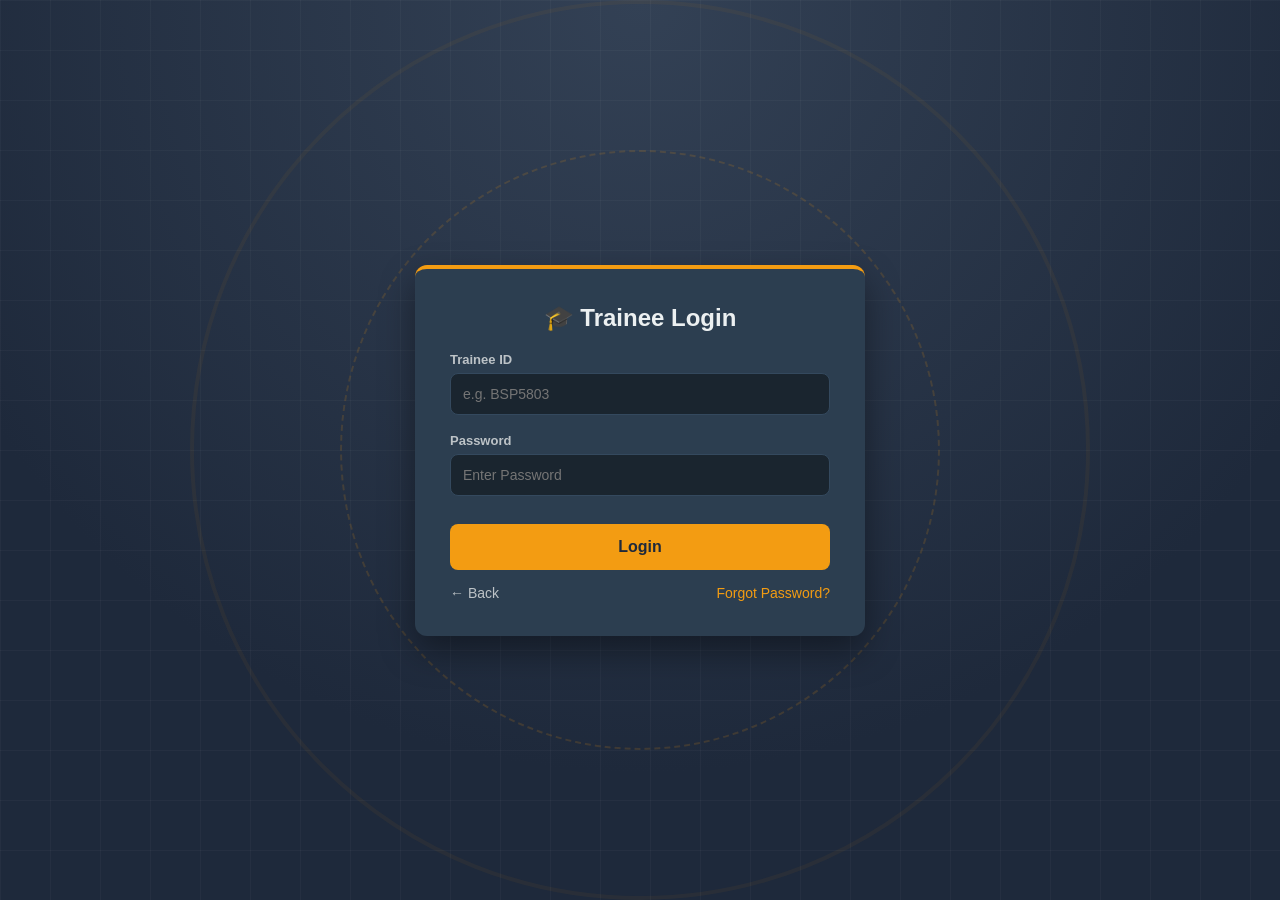
==== fronted/trainee-dashboard.html @ 5ca27b9b "Initial backend commit" ====
<!DOCTYPE html>
<html lang="en">
<head>
    <meta charset="UTF-8">
    <title>Trainee Dashboard</title>
    <link rel="stylesheet" href="style.css">
</head>
<body>
    <div class="bg-animation">
        <div class="coil coil-1"></div><div class="coil coil-2"></div>
    </div>
    <div class="dashboard-container" style="max-width: 900px;">
        <div class="top-bar">
            <h2>🎓 My Dashboard</h2>
            <button class="btn-logout" onclick="localStorage.removeItem('loggedInTrainee'); window.location.href='trainee-login.html';">Logout</button>
        </div>

        <div style="display: grid; grid-template-columns: 1fr 1fr; gap: 20px;">
            <!-- Left Side: Profile Card -->
            <div class="id-card">
                <h3 style="color: #f39c12; border-bottom: 1px solid #34495e; padding-bottom: 10px; margin-bottom: 15px;">👤 My Profile</h3>
                <div style="display: flex; justify-content: space-between; align-items: center; margin-bottom: 15px;">
                    <div>
                        <h2 id="tName" style="text-align: left; margin: 0; color: white;">Name</h2>
                        <p id="tId" style="text-align: left; margin-top: 5px; color: #bdc3c7;">ID: --</p>
                    </div>
                    <div id="tStatus" class="status-badge">Status</div>
                </div>
                <div class="info-item" style="margin-bottom: 12px;"><label>Roll Number</label><p id="tRoll">--</p></div>
                <div class="info-item" style="margin-bottom: 12px;"><label>Semester</label><p id="tSem">--</p></div>
                <div class="info-item" style="margin-bottom: 12px;"><label>Phone Number (Masked)</label><p id="tPhone">--</p></div>
                <div class="info-item"><label>Email Address (Masked)</label><p id="tEmail">--</p></div>
            </div>

            <!-- Right Side: Work Progress Card -->
            <div class="id-card" style="border-top: 5px solid #3498db;">
                <h3 style="color: #3498db; border-bottom: 1px solid #34495e; padding-bottom: 10px; margin-bottom: 15px;">📊 My Work Progress</h3>
                <div style="display: grid; grid-template-columns: 1fr 1fr; gap: 15px;">
                    <div style="background: #1a252f; padding: 15px; border-radius: 8px; border-left: 3px solid #f39c12;">
                        <label style="font-size: 11px; color: #bdc3c7; text-transform: uppercase;">Attendance</label>
                        <p id="tAttendance" style="font-size: 20px; font-weight: bold; color: #f39c12; margin-top: 5px;">--</p>
                    </div>
                    <div style="background: #1a252f; padding: 15px; border-radius: 8px; border-left: 3px solid #2ecc71;">
                        <label style="font-size: 11px; color: #bdc3c7; text-transform: uppercase;">Tasks Completed</label>
                        <p id="tTasks" style="font-size: 20px; font-weight: bold; color: #2ecc71; margin-top: 5px;">--</p>
                    </div>
                    <div style="background: #1a252f; padding: 15px; border-radius: 8px; border-left: 3px solid #9b59b6;">
                        <label style="font-size: 11px; color: #bdc3c7; text-transform: uppercase;">Current Project</label>
                        <p id="tProject" style="font-size: 16px; font-weight: bold; color: #9b59b6; margin-top: 5px;">--</p>
                    </div>
                    <div style="background: #1a252f; padding: 15px; border-radius: 8px; border-left: 3px solid #e74c3c;">
                        <label style="font-size: 11px; color: #bdc3c7; text-transform: uppercase;">Overall Progress</label>
                        <p id="tProgress" style="font-size: 20px; font-weight: bold; color: #e74c3c; margin-top: 5px;">--</p>
                    </div>
                </div>
                <div style="margin-top: 20px;">
                    <label style="font-size: 12px; color: #bdc3c7;">Overall Completion</label>
                    <div style="width: 100%; background: #1a252f; border-radius: 10px; height: 10px; margin-top: 8px; overflow: hidden;">
                        <div id="progressBar" style="height: 100%; background: linear-gradient(90deg, #f39c12, #e67e22); width: 0%; transition: width 1s ease;"></div>
                    </div>
                </div>
            </div>
        </div>
    </div>
    <script src="toast.js"></script>
    <script src="trainee-dashboard.js"></script>
</body>
</html>
---- fronted/style.css ----
* { margin: 0; padding: 0; box-sizing: border-box; font-family: 'Inter', sans-serif; }

body {
    background-color: #1e293b;
    background-image: radial-gradient(circle at 50% 0%, #334155 0%, #1e293b 70%);
    color: #ecf0f1;
    min-height: 100vh;
    width: 100%;
    display: flex;
    justify-content: center;
    align-items: center;
    overflow: hidden; 
    position: relative;
}

/* =========================================
   STEEL PLANT ANIMATION (Jo aapko chahiye)
   ========================================= */
.bg-animation {
    position: fixed; top: 0; left: 0; width: 100vw; height: 100vh;
    z-index: -1; overflow: hidden;
    background-image: 
        linear-gradient(rgba(255, 255, 255, 0.03) 1px, transparent 1px),
        linear-gradient(90deg, rgba(255, 255, 255, 0.03) 1px, transparent 1px);
    background-size: 50px 50px;
}

.coil { position: absolute; top: 50%; left: 50%; border-radius: 50%; transform: translate(-50%, -50%); }
.coil-1 { width: 600px; height: 600px; animation: spin 30s linear infinite; border: 2px dashed rgba(243, 156, 18, 0.15); }
.coil-2 { width: 900px; height: 900px; animation: spin 45s linear infinite reverse; border: 4px solid rgba(243, 156, 18, 0.05); }
.coil-3 { width: 1200px; height: 1200px; animation: spin 60s linear infinite; border: 1px solid rgba(255, 255, 255, 0.05); }
@keyframes spin { 0% { transform: translate(-50%, -50%) rotate(0deg); } 100% { transform: translate(-50%, -50%) rotate(360deg); } }

.spark { position: absolute; bottom: -20px; background: #f39c12; border-radius: 50%; box-shadow: 0 0 15px #f39c12, 0 0 30px #e67e22; animation: rise linear infinite; }
.spark:nth-child(odd) { width: 4px; height: 4px; animation-duration: 6s; }
.spark:nth-child(even) { width: 8px; height: 8px; animation-duration: 9s; background: #e67e22; }
@keyframes rise { 0% { transform: translateY(0) scale(1); opacity: 0; } 20% { opacity: 1; } 80% { opacity: 0.8; } 100% { transform: translateY(-100vh) scale(0.5); opacity: 0; } }

/* =========================================
   MAIN CONTAINER & GLASSMORPHISM (Home Page)
   ========================================= */
.home-container {
    text-align: center; max-width: 800px; padding: 40px; z-index: 10;
    background: rgba(44, 62, 80, 0.6); backdrop-filter: blur(12px);
    border-radius: 20px; border: 1px solid rgba(243, 156, 18, 0.2); box-shadow: 0 20px 50px rgba(0,0,0,0.6);
}
.home-container h1 { font-size: 42px; color: #f39c12; text-shadow: 0 0 20px rgba(243, 156, 18, 0.4); margin-bottom: 10px;}
.home-container h2 { font-size: 22px; color: #ecf0f1; margin-bottom: 15px; }
.home-container p { color: #bdc3c7; font-size: 15px; }

.login-options { display: flex; gap: 25px; justify-content: center; margin-top: 40px; flex-wrap: wrap; }
.btn-card {
    background: rgba(44, 62, 80, 0.8); padding: 30px; border-radius: 12px; width: 220px;
    text-decoration: none; color: #ecf0f1; transition: 0.3s; border: 1px solid rgba(243, 156, 18, 0.3); z-index: 10;
}
.btn-card:hover { transform: translateY(-5px); border-color: #f39c12; box-shadow: 0 15px 30px rgba(0,0,0,0.5); background: rgba(44, 62, 80, 1); }
.btn-card .icon { font-size: 45px; display: block; margin-bottom: 15px; }

/* =========================================
   COMMON FORMS (Login & Register)
   ========================================= */
.container, .card {
    background-color: #2c3e50; padding: 35px; border-radius: 12px;
    box-shadow: 0 15px 35px rgba(0,0,0,0.4); width: 100%; max-width: 450px;
    border-top: 4px solid #f39c12; z-index: 10; position: relative;
}
h2 { text-align: center; margin-bottom: 20px; }
.input-group { margin-bottom: 18px; }
.input-group label { display: block; margin-bottom: 6px; color: #bdc3c7; font-size: 13px; font-weight: 600; }
.input-group input, .input-group select {
    width: 100%; padding: 12px; border-radius: 8px; border: 1px solid #34495e; 
    background-color: #1a252f; color: #ecf0f1; font-size: 14px; outline: none; transition: 0.3s;
}
.input-group input:focus, .input-group select:focus { border-color: #f39c12; box-shadow: 0 0 10px rgba(243, 156, 18, 0.3); }
.btn { width: 100%; padding: 14px; border: none; border-radius: 8px; background-color: #f39c12; color: #1e293b; font-size: 16px; font-weight: 700; cursor: pointer; transition: 0.3s; margin-top: 10px; }
.btn:hover { background-color: #e67e22; transform: translateY(-2px); }

/* =========================================
   DASHBOARD DESIGN (Admin & Trainee)
   ========================================= */
.dashboard-container { width: 95%; max-width: 1000px; padding: 20px; z-index: 10; position: relative; }
.top-bar { 
    display: flex; justify-content: space-between; align-items: center; 
    background: #2c3e50; padding: 15px 30px; border-radius: 12px; 
    margin-bottom: 20px; box-shadow: 0 4px 15px rgba(0,0,0,0.3); border-left: 4px solid #f39c12; 
}
.top-bar h2 { margin: 0; font-size: 20px; color: #f39c12; }
.btn-logout { background: #e74c3c; color: white; padding: 8px 15px; border-radius: 6px; border: none; cursor: pointer; font-weight: 600; transition: 0.3s; }
.btn-logout:hover { background: #c0392b; }

.table-container { background: #2c3e50; border-radius: 12px; padding: 20px; box-shadow: 0 10px 30px rgba(0,0,0,0.3); }
table { width: 100%; border-collapse: collapse; margin-top: 15px; }
th { text-align: left; padding: 12px; background: #1a252f; color: #bdc3c7; font-size: 14px; font-weight: 600; }
td { padding: 12px; border-bottom: 1px solid #34495e; font-size: 14px; color: #ecf0f1; }
tr:hover { background: rgba(255,255,255,0.03); }

.action-btn { padding: 6px 12px; border: none; border-radius: 5px; cursor: pointer; font-size: 12px; margin-right: 5px; font-weight: 600; }
.btn-edit { background: #3498db; color: white; }
.btn-delete { background: #e74c3c; color: white; }

/* Status Badges */
.status-badge { padding: 4px 10px; border-radius: 12px; font-size: 12px; font-weight: bold; }
.status-approved { background: rgba(46, 204, 113, 0.2); color: #2ecc71; border: 1px solid #2ecc71; }
.status-pending { background: rgba(243, 156, 18, 0.2); color: #f39c12; border: 1px solid #f39c12; }

/* Trainee ID Card */
.id-card { background: #2c3e50; border-radius: 15px; padding: 30px; border-top: 5px solid #f39c12; box-shadow: 0 10px 30px rgba(0,0,0,0.3); }
.id-card .info-grid { display: grid; grid-template-columns: 1fr 1fr; gap: 20px; margin-top: 20px; }
.info-item label { font-size: 12px; color: #bdc3c7; text-transform: uppercase; }
.info-item p { font-size: 16px; color: #ecf0f1; font-weight: 600; margin-top: 5px; text-align: left; }

/* Toast */
.toast { position: fixed; top: 20px; right: 20px; background: #27ae60; color: white; padding: 14px 22px; border-radius: 8px; z-index: 1000; opacity: 0; transform: translateX(100px); transition: 0.3s; }
.toast.show { opacity: 1; transform: translateX(0); }
.toast.error { background: #e74c3c; }
.message-box { margin-top: 15px; padding: 12px; border-radius: 8px; text-align: center; display: none; font-size: 14px; font-weight: 600; }
.message-box.success { display: block; background: rgba(46, 204, 113, 0.15); color: #2ecc71; border: 1px solid #2ecc71; }
.message-box.error { display: block; background: rgba(231, 76, 60, 0.15); color: #e74c3c; border: 1px solid #e74c3c; }
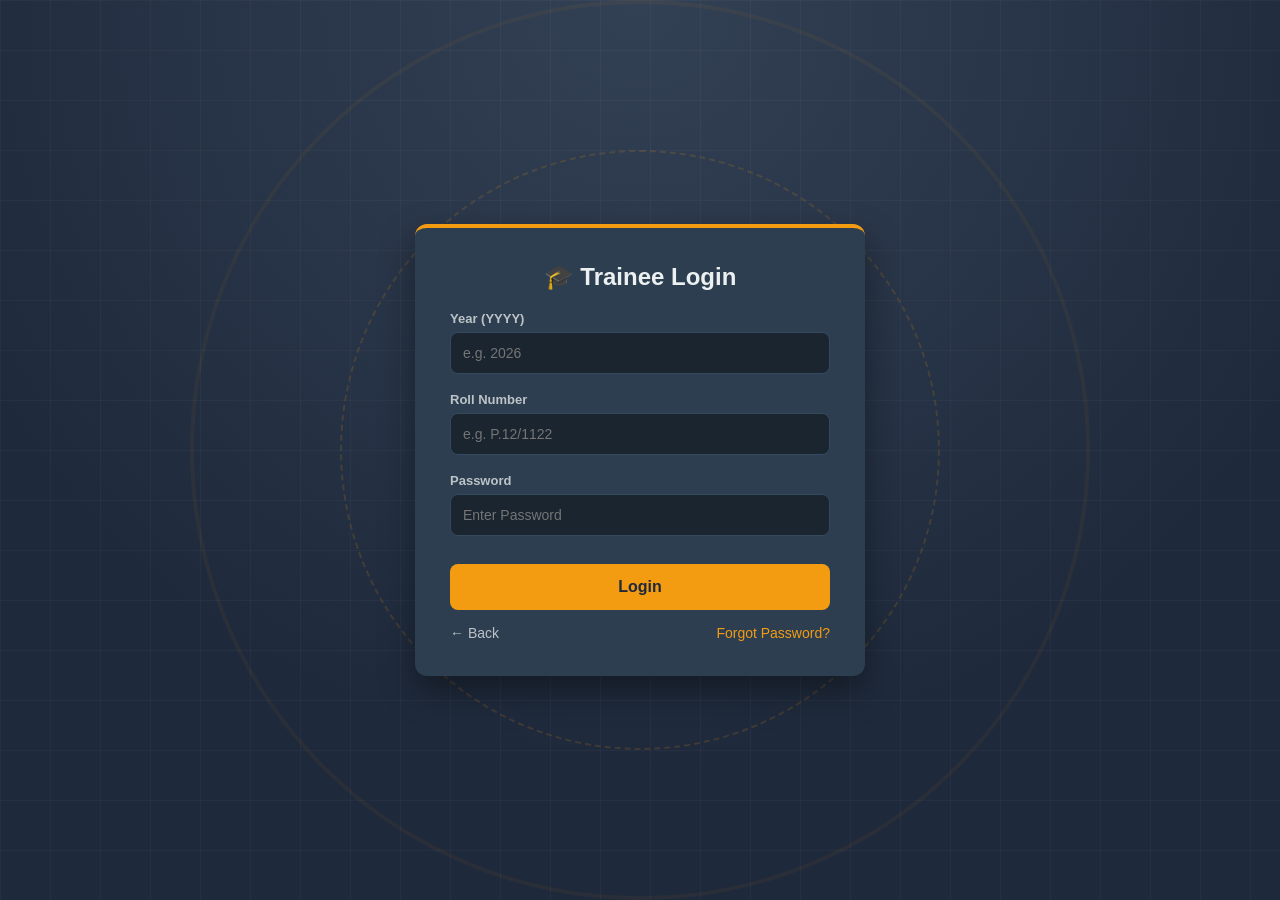
==== commit b13a1d4c: "BSP Trainee Management System - Full Project" ====
--- a/fronted/trainee-dashboard.html
+++ b/fronted/trainee-dashboard.html
@@ -16,41 +16,35 @@
         </div>
 
         <div style="display: grid; grid-template-columns: 1fr 1fr; gap: 20px;">
-            <!-- Left Side: Profile Card -->
+            <!-- Left Side: Profile -->
             <div class="id-card">
                 <h3 style="color: #f39c12; border-bottom: 1px solid #34495e; padding-bottom: 10px; margin-bottom: 15px;">👤 My Profile</h3>
                 <div style="display: flex; justify-content: space-between; align-items: center; margin-bottom: 15px;">
                     <div>
                         <h2 id="tName" style="text-align: left; margin: 0; color: white;">Name</h2>
-                        <p id="tId" style="text-align: left; margin-top: 5px; color: #bdc3c7;">ID: --</p>
+                        <p id="tId" style="text-align: left; margin-top: 5px; color: #bdc3c7;">Year/Roll: --</p>
                     </div>
                     <div id="tStatus" class="status-badge">Status</div>
                 </div>
-                <div class="info-item" style="margin-bottom: 12px;"><label>Roll Number</label><p id="tRoll">--</p></div>
-                <div class="info-item" style="margin-bottom: 12px;"><label>Semester</label><p id="tSem">--</p></div>
-                <div class="info-item" style="margin-bottom: 12px;"><label>Phone Number (Masked)</label><p id="tPhone">--</p></div>
-                <div class="info-item"><label>Email Address (Masked)</label><p id="tEmail">--</p></div>
+                <div class="info-item" style="margin-bottom: 12px;"><label>College</label><p id="tCollege">--</p></div>
+                <div class="info-item" style="margin-bottom: 12px;"><label>Project Title</label><p id="tProject">--</p></div>
+                <div class="info-item" style="margin-bottom: 12px;"><label>Training From</label><p id="tFrom">--</p></div>
+                <div class="info-item"><label>Training To</label><p id="tTo">--</p></div>
             </div>
 
-            <!-- Right Side: Work Progress Card -->
+            <!-- Right Side: Work Progress -->
             <div class="id-card" style="border-top: 5px solid #3498db;">
                 <h3 style="color: #3498db; border-bottom: 1px solid #34495e; padding-bottom: 10px; margin-bottom: 15px;">📊 My Work Progress</h3>
                 <div style="display: grid; grid-template-columns: 1fr 1fr; gap: 15px;">
+                    <!-- Attendance -->
                     <div style="background: #1a252f; padding: 15px; border-radius: 8px; border-left: 3px solid #f39c12;">
                         <label style="font-size: 11px; color: #bdc3c7; text-transform: uppercase;">Attendance</label>
-                        <p id="tAttendance" style="font-size: 20px; font-weight: bold; color: #f39c12; margin-top: 5px;">--</p>
+                        <p id="tAttendance" style="font-size: 16px; font-weight: bold; color: #f39c12; margin-top: 5px;">--</p>
                     </div>
+                    <!-- Guide Name (Tasks ki jagah) -->
                     <div style="background: #1a252f; padding: 15px; border-radius: 8px; border-left: 3px solid #2ecc71;">
-                        <label style="font-size: 11px; color: #bdc3c7; text-transform: uppercase;">Tasks Completed</label>
-                        <p id="tTasks" style="font-size: 20px; font-weight: bold; color: #2ecc71; margin-top: 5px;">--</p>
-                    </div>
-                    <div style="background: #1a252f; padding: 15px; border-radius: 8px; border-left: 3px solid #9b59b6;">
-                        <label style="font-size: 11px; color: #bdc3c7; text-transform: uppercase;">Current Project</label>
-                        <p id="tProject" style="font-size: 16px; font-weight: bold; color: #9b59b6; margin-top: 5px;">--</p>
-                    </div>
-                    <div style="background: #1a252f; padding: 15px; border-radius: 8px; border-left: 3px solid #e74c3c;">
-                        <label style="font-size: 11px; color: #bdc3c7; text-transform: uppercase;">Overall Progress</label>
-                        <p id="tProgress" style="font-size: 20px; font-weight: bold; color: #e74c3c; margin-top: 5px;">--</p>
+                        <label style="font-size: 11px; color: #bdc3c7; text-transform: uppercase;">Guide Name</label>
+                        <p id="tGuide" style="font-size: 16px; font-weight: bold; color: #2ecc71; margin-top: 5px;">--</p>
                     </div>
                 </div>
                 <div style="margin-top: 20px;">
--- a/fronted/style.css
+++ b/fronted/style.css
@@ -9,107 +9,67 @@
     display: flex;
     justify-content: center;
     align-items: center;
-    overflow: hidden; 
+    overflow-y: auto; /* Scroll Enable */
+    overflow-x: hidden;
     position: relative;
+    padding: 40px 0;
 }
 
-/* =========================================
-   STEEL PLANT ANIMATION (Jo aapko chahiye)
-   ========================================= */
+/* Background Animation */
 .bg-animation {
     position: fixed; top: 0; left: 0; width: 100vw; height: 100vh;
     z-index: -1; overflow: hidden;
-    background-image: 
-        linear-gradient(rgba(255, 255, 255, 0.03) 1px, transparent 1px),
-        linear-gradient(90deg, rgba(255, 255, 255, 0.03) 1px, transparent 1px);
+    background-image: linear-gradient(rgba(255, 255, 255, 0.03) 1px, transparent 1px), linear-gradient(90deg, rgba(255, 255, 255, 0.03) 1px, transparent 1px);
     background-size: 50px 50px;
 }
-
 .coil { position: absolute; top: 50%; left: 50%; border-radius: 50%; transform: translate(-50%, -50%); }
 .coil-1 { width: 600px; height: 600px; animation: spin 30s linear infinite; border: 2px dashed rgba(243, 156, 18, 0.15); }
 .coil-2 { width: 900px; height: 900px; animation: spin 45s linear infinite reverse; border: 4px solid rgba(243, 156, 18, 0.05); }
-.coil-3 { width: 1200px; height: 1200px; animation: spin 60s linear infinite; border: 1px solid rgba(255, 255, 255, 0.05); }
 @keyframes spin { 0% { transform: translate(-50%, -50%) rotate(0deg); } 100% { transform: translate(-50%, -50%) rotate(360deg); } }
-
-.spark { position: absolute; bottom: -20px; background: #f39c12; border-radius: 50%; box-shadow: 0 0 15px #f39c12, 0 0 30px #e67e22; animation: rise linear infinite; }
+.spark { position: absolute; bottom: -20px; background: #f39c12; border-radius: 50%; box-shadow: 0 0 15px #f39c12; animation: rise linear infinite; }
 .spark:nth-child(odd) { width: 4px; height: 4px; animation-duration: 6s; }
 .spark:nth-child(even) { width: 8px; height: 8px; animation-duration: 9s; background: #e67e22; }
 @keyframes rise { 0% { transform: translateY(0) scale(1); opacity: 0; } 20% { opacity: 1; } 80% { opacity: 0.8; } 100% { transform: translateY(-100vh) scale(0.5); opacity: 0; } }
 
-/* =========================================
-   MAIN CONTAINER & GLASSMORPHISM (Home Page)
-   ========================================= */
-.home-container {
-    text-align: center; max-width: 800px; padding: 40px; z-index: 10;
-    background: rgba(44, 62, 80, 0.6); backdrop-filter: blur(12px);
-    border-radius: 20px; border: 1px solid rgba(243, 156, 18, 0.2); box-shadow: 0 20px 50px rgba(0,0,0,0.6);
-}
-.home-container h1 { font-size: 42px; color: #f39c12; text-shadow: 0 0 20px rgba(243, 156, 18, 0.4); margin-bottom: 10px;}
+/* Home Page */
+.home-container { text-align: center; max-width: 800px; padding: 40px; z-index: 10; background: rgba(44, 62, 80, 0.6); backdrop-filter: blur(12px); border-radius: 20px; border: 1px solid rgba(243, 156, 18, 0.2); }
+.home-container h1 { font-size: 42px; color: #f39c12; margin-bottom: 10px;}
 .home-container h2 { font-size: 22px; color: #ecf0f1; margin-bottom: 15px; }
 .home-container p { color: #bdc3c7; font-size: 15px; }
-
 .login-options { display: flex; gap: 25px; justify-content: center; margin-top: 40px; flex-wrap: wrap; }
-.btn-card {
-    background: rgba(44, 62, 80, 0.8); padding: 30px; border-radius: 12px; width: 220px;
-    text-decoration: none; color: #ecf0f1; transition: 0.3s; border: 1px solid rgba(243, 156, 18, 0.3); z-index: 10;
-}
-.btn-card:hover { transform: translateY(-5px); border-color: #f39c12; box-shadow: 0 15px 30px rgba(0,0,0,0.5); background: rgba(44, 62, 80, 1); }
+.btn-card { background: rgba(44, 62, 80, 0.8); padding: 30px; border-radius: 12px; width: 220px; text-decoration: none; color: #ecf0f1; transition: 0.3s; border: 1px solid rgba(243, 156, 18, 0.3); }
+.btn-card:hover { transform: translateY(-5px); border-color: #f39c12; background: rgba(44, 62, 80, 1); }
 .btn-card .icon { font-size: 45px; display: block; margin-bottom: 15px; }
 
-/* =========================================
-   COMMON FORMS (Login & Register)
-   ========================================= */
-.container, .card {
-    background-color: #2c3e50; padding: 35px; border-radius: 12px;
-    box-shadow: 0 15px 35px rgba(0,0,0,0.4); width: 100%; max-width: 450px;
-    border-top: 4px solid #f39c12; z-index: 10; position: relative;
-}
+/* Forms */
+.container, .card { background-color: #2c3e50; padding: 35px; border-radius: 12px; box-shadow: 0 15px 35px rgba(0,0,0,0.4); width: 100%; max-width: 450px; border-top: 4px solid #f39c12; z-index: 10; margin: auto; }
 h2 { text-align: center; margin-bottom: 20px; }
 .input-group { margin-bottom: 18px; }
 .input-group label { display: block; margin-bottom: 6px; color: #bdc3c7; font-size: 13px; font-weight: 600; }
-.input-group input, .input-group select {
-    width: 100%; padding: 12px; border-radius: 8px; border: 1px solid #34495e; 
-    background-color: #1a252f; color: #ecf0f1; font-size: 14px; outline: none; transition: 0.3s;
-}
+.input-group input, .input-group select { width: 100%; padding: 12px; border-radius: 8px; border: 1px solid #34495e; background-color: #1a252f; color: #ecf0f1; font-size: 14px; outline: none; }
 .input-group input:focus, .input-group select:focus { border-color: #f39c12; box-shadow: 0 0 10px rgba(243, 156, 18, 0.3); }
+
+/* Buttons */
 .btn { width: 100%; padding: 14px; border: none; border-radius: 8px; background-color: #f39c12; color: #1e293b; font-size: 16px; font-weight: 700; cursor: pointer; transition: 0.3s; margin-top: 10px; }
 .btn:hover { background-color: #e67e22; transform: translateY(-2px); }
 
-/* =========================================
-   DASHBOARD DESIGN (Admin & Trainee)
-   ========================================= */
-.dashboard-container { width: 95%; max-width: 1000px; padding: 20px; z-index: 10; position: relative; }
-.top-bar { 
-    display: flex; justify-content: space-between; align-items: center; 
-    background: #2c3e50; padding: 15px 30px; border-radius: 12px; 
-    margin-bottom: 20px; box-shadow: 0 4px 15px rgba(0,0,0,0.3); border-left: 4px solid #f39c12; 
-}
+/* Dashboard Tables */
+.dashboard-container { width: 95%; max-width: 1000px; padding: 20px; z-index: 10; margin: auto; }
+.top-bar { display: flex; justify-content: space-between; align-items: center; background: #2c3e50; padding: 15px 30px; border-radius: 12px; margin-bottom: 20px; border-left: 4px solid #f39c12; }
 .top-bar h2 { margin: 0; font-size: 20px; color: #f39c12; }
-.btn-logout { background: #e74c3c; color: white; padding: 8px 15px; border-radius: 6px; border: none; cursor: pointer; font-weight: 600; transition: 0.3s; }
-.btn-logout:hover { background: #c0392b; }
-
-.table-container { background: #2c3e50; border-radius: 12px; padding: 20px; box-shadow: 0 10px 30px rgba(0,0,0,0.3); }
+.btn-logout { background: #e74c3c; color: white; padding: 8px 15px; border-radius: 6px; border: none; cursor: pointer; font-weight: 600; }
+.table-container { background: #2c3e50; border-radius: 12px; padding: 20px; }
 table { width: 100%; border-collapse: collapse; margin-top: 15px; }
-th { text-align: left; padding: 12px; background: #1a252f; color: #bdc3c7; font-size: 14px; font-weight: 600; }
+th { text-align: left; padding: 12px; background: #1a252f; color: #bdc3c7; font-size: 14px; }
 td { padding: 12px; border-bottom: 1px solid #34495e; font-size: 14px; color: #ecf0f1; }
-tr:hover { background: rgba(255,255,255,0.03); }
-
 .action-btn { padding: 6px 12px; border: none; border-radius: 5px; cursor: pointer; font-size: 12px; margin-right: 5px; font-weight: 600; }
 .btn-edit { background: #3498db; color: white; }
 .btn-delete { background: #e74c3c; color: white; }
-
-/* Status Badges */
 .status-badge { padding: 4px 10px; border-radius: 12px; font-size: 12px; font-weight: bold; }
 .status-approved { background: rgba(46, 204, 113, 0.2); color: #2ecc71; border: 1px solid #2ecc71; }
 .status-pending { background: rgba(243, 156, 18, 0.2); color: #f39c12; border: 1px solid #f39c12; }
 
-/* Trainee ID Card */
-.id-card { background: #2c3e50; border-radius: 15px; padding: 30px; border-top: 5px solid #f39c12; box-shadow: 0 10px 30px rgba(0,0,0,0.3); }
-.id-card .info-grid { display: grid; grid-template-columns: 1fr 1fr; gap: 20px; margin-top: 20px; }
-.info-item label { font-size: 12px; color: #bdc3c7; text-transform: uppercase; }
-.info-item p { font-size: 16px; color: #ecf0f1; font-weight: 600; margin-top: 5px; text-align: left; }
-
-/* Toast */
+/* Toast & Messages */
 .toast { position: fixed; top: 20px; right: 20px; background: #27ae60; color: white; padding: 14px 22px; border-radius: 8px; z-index: 1000; opacity: 0; transform: translateX(100px); transition: 0.3s; }
 .toast.show { opacity: 1; transform: translateX(0); }
 .toast.error { background: #e74c3c; }
